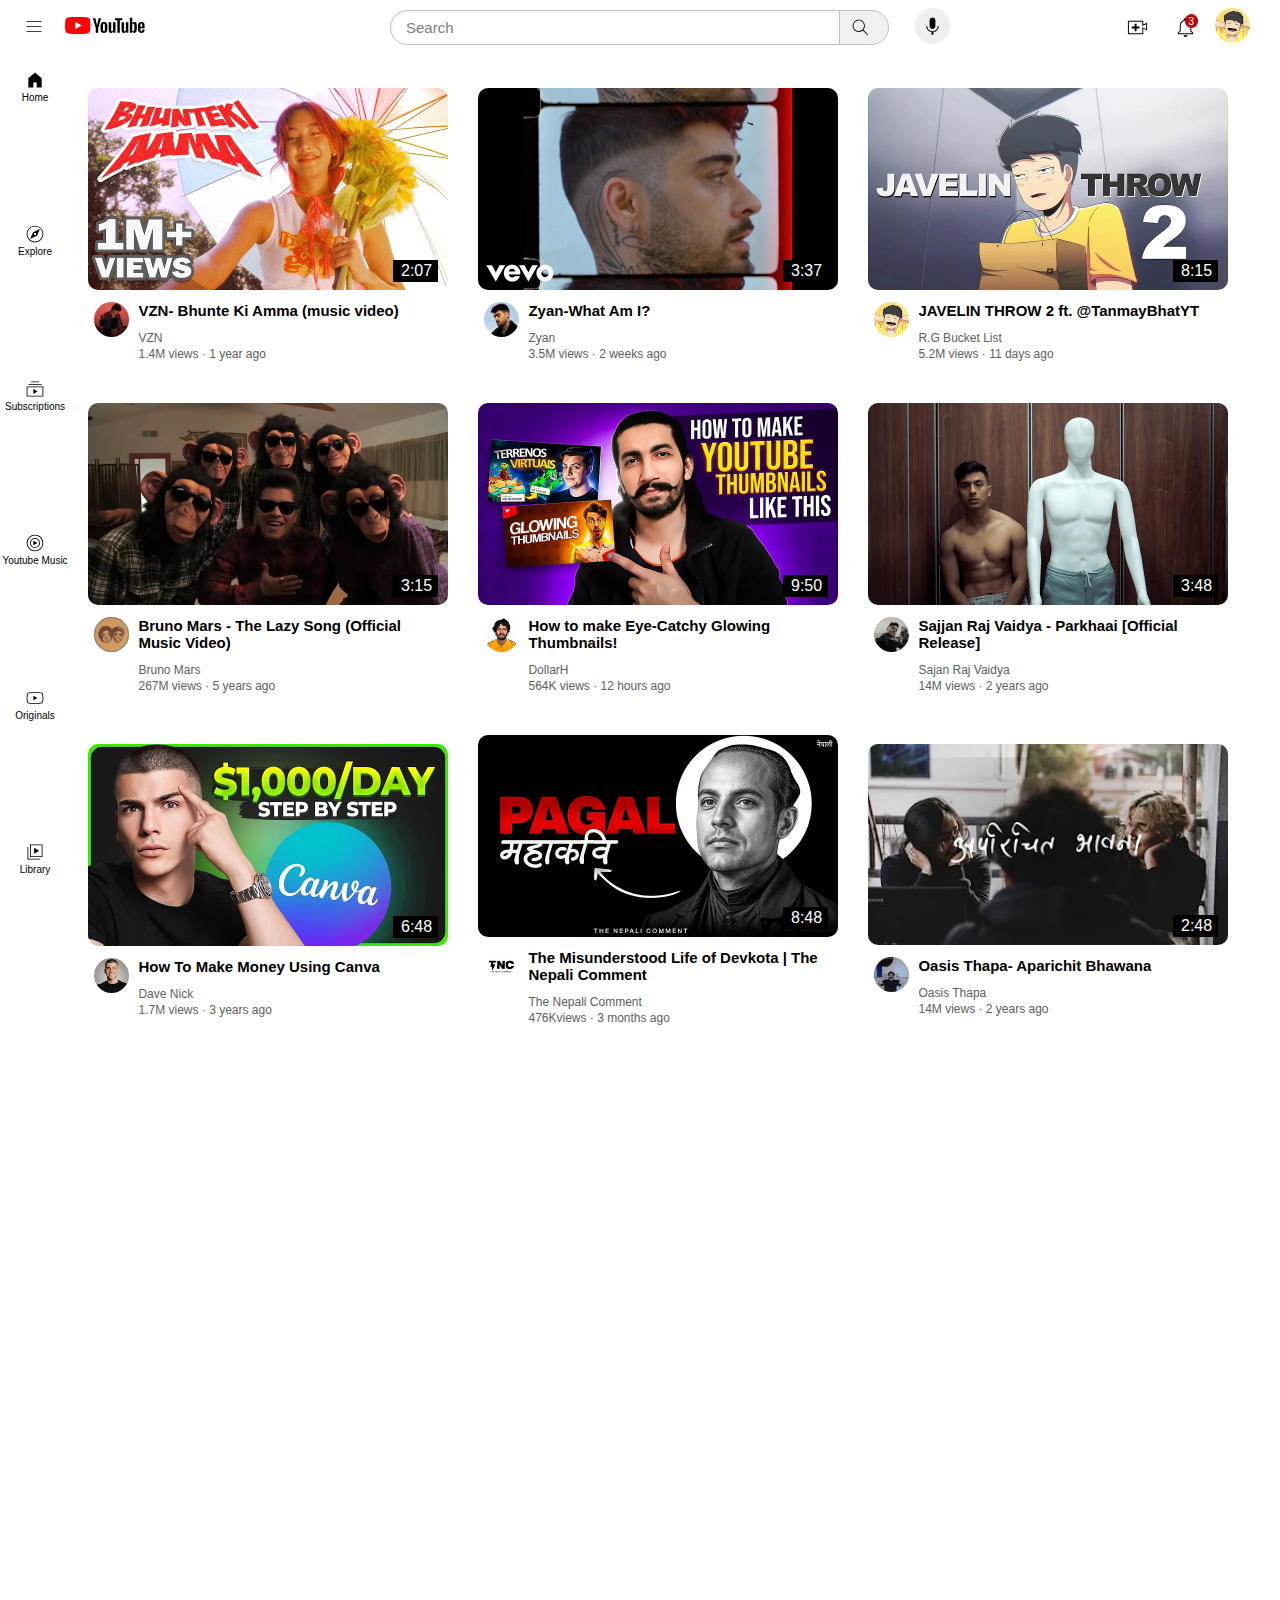
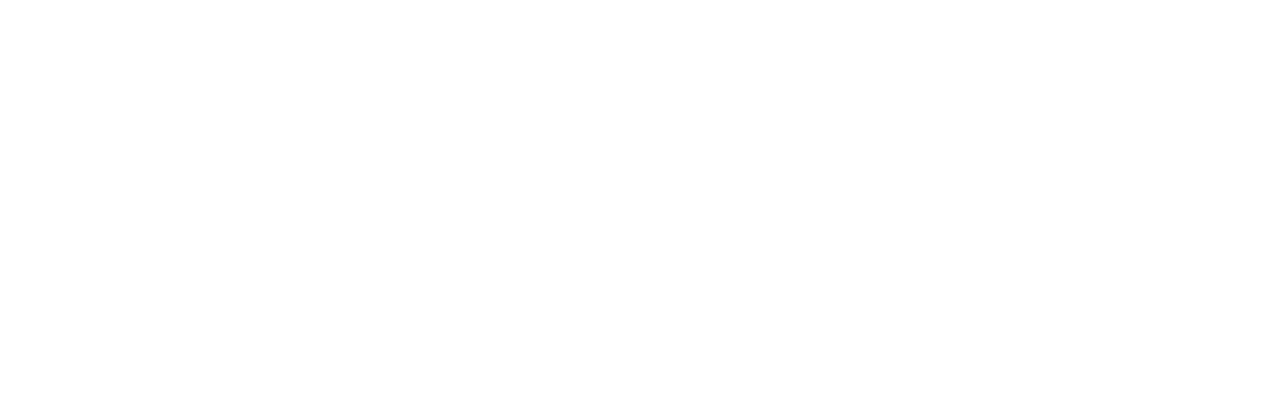
==== index.html @ 4fa98a08 "Update and rename Youtube.html to index.html" ====
<!DOCTYPE html>
<html>
    <head>
        <title>Youtube</title>
        <link rel="stylesheet" href="header01.css">
        <link rel="stylesheet" href="sidebar01.css">
        <link rel="stylesheet" href="body01.css">
     </head>
     <body style="height:2000px; font-family: Arial, Helvetica, sans-serif;">
        <div class="header">
            <div class="left-section">
                <div class="Hamburger"><img class="Hamburger_icon"  src="Icons/hamburger-menu.svg"></div>
                <div class="Youtube"><img class="youtube-logo" src="Icons/youtube-logo.svg"></div>
            </div>

            <div class="middle-section">
                <input class="search_bar" type="search" placeholder="Search">
                <div class="search_icon"><button class="search_button"><svg xmlns="http://www.w3.org/2000/svg" viewBox="0 0 24 24" preserveAspectRatio="xMidYMid meet" focusable="false" class="style-scope yt-icon" style="pointer-events: none; display: block; width: 100%; height: 100%;"><g class="style-scope yt-icon"><path d="M20.87,20.17l-5.59-5.59C16.35,13.35,17,11.75,17,10c0-3.87-3.13-7-7-7s-7,3.13-7,7s3.13,7,7,7c1.75,0,3.35-0.65,4.58-1.71 l5.59,5.59L20.87,20.17z M10,16c-3.31,0-6-2.69-6-6s2.69-6,6-6s6,2.69,6,6S13.31,16,10,16z" class="style-scope yt-icon"></path></g></svg></button></div>
                <div class="voice_search"><button class="voice_search_button" ><svg xmlns="http://www.w3.org/2000/svg" viewBox="0 0 24 24" preserveAspectRatio="xMidYMid meet" focusable="false" class="style-scope yt-icon" style="pointer-events: none; display: block; width: 100%; height: 100%;"><g class="style-scope yt-icon"><path d="M12 3C10.34 3 9 4.37 9 6.07V11.93C9 13.63 10.34 15 12 15C13.66 15 15 13.63 15 11.93V6.07C15 4.37 13.66 3 12 3ZM18.5 12H17.5C17.5 15.03 15.03 17.5 12 17.5C8.97 17.5 6.5 15.03 6.5 12H5.5C5.5 15.24 7.89 17.93 11 18.41V21H13V18.41C16.11 17.93 18.5 15.24 18.5 12Z" class="style-scope yt-icon"></path></g></svg></div>
            </div>


            <div class="right-section">
                <div class="create"><img src="Icons/upload.svg"></div>
                <div class="notifications_icon"><img src="Icons/notifications.svg">
                    <div class="notifications">3</div>
                </div>
                <div class="account"><img  class="account_pic" src="channels/rg.jpg"></div>
            </div>
        </div>




        <div class="sidebar">
            <div class="sidelink"><img src="Icons/home.svg">
                    <div>Home</div>
            </div>
            <div class="sidelink"><img src="Icons/explore.svg">
                <div>Explore</div>
            </div>
            <div class="sidelink"><img src="Icons/subscriptions.svg">
                <div>Subscriptions</div>
            </div>
            <div class="sidelink"><img src="Icons/youtube-music.svg">
                <div> Youtube Music</div>
            </div>
            <div class="sidelink"><img src="Icons/originals.svg">
                <div>Originals</div>
            </div>
            <div class="sidelink"><img src="Icons/library.svg">
                <div>Library</div>
            </div>
        </div>



       

        <div class="first_row">
            <div class="video-preview " style="font-family: Arial, Helvetica, sans-serif;">
                <div class="thumbnail-row">
                    <a href="https://www.youtube.com/watch?v=OjhaGsa0WiA" target=" _blank"><img class="thumbnail" src="thumbnails/vzn.webp"></a>
                    <div class="timelapse">
                        2:07
                    </div>
                </div>
                <div>
                  <div class="channel-picture">
                    <img class="profile-picture" src="channels/vzn..jpg">
                  </div>
                  <div class="video-info">
                    <p class="video-title">
                        VZN- Bhunte Ki Amma (music video)
                    </p>
                    <p class="video-author">
                        VZN
                    </p>
                    <p class="video-stats">
                        1.4M views
                         &#183; 1 year ago
                    </p>
                  </div>
                </div>
            </div>


            <div class="video-preview">
                <div class="thumbnail-row">
                    <a href="https://www.youtube.com/watch?v=7qa6R-qCZWQ"><img class="thumbnail" src="thumbnails/thumbnail01.webp"></a>
                    <div class="timelapse">
                        3:37
                    </div>
                </div>
                <div>
                  <div class="channel-picture">
                    <img class="profile-picture" src="channels/channels4_profile.jpg">
                  </div>
                  <div class="video-info">
                    <p class="video-title">
                        Zyan-What Am I?
                    </p>
                    <p class="video-author">
                        Zyan 
                    </p>
                    <p class="video-stats">
                        3.5M views
                         &#183;  2 weeks ago
                    </p>
                  </div>
                </div>
            </div>


            <div class="video-preview">
                <div class="thumbnail-row">
                    <a href="https://www.youtube.com/watch?v=0CKMoDDIFFk"><img class="thumbnail" src="thumbnails/rg.webp"></a>
                    <div class="timelapse">
                        8:15
                    </div>
                </div>
                <div>
                  <div class="channel-picture">
                    <img class="profile-picture" src="channels/rg.jpg">
                  </div>
                  <div class="video-info">
                    <p class="video-title">
                        JAVELIN THROW 2 ft. @TanmayBhatYT
                    </p>
                    <p class="video-author">
                        R.G Bucket List
                    </p>
                    <p class="video-stats">
                        5.2M views
                         &#183; 11 days ago
                    </p>
                  </div>
                </div>
            </div>



            <div class="video-preview">
                <div class="thumbnail-row">
                    <a href="https://www.youtube.com/watch?v=fLexgOxsZu0"><img class="thumbnail" src="thumbnails/bruno.webp"></a>
                    <div class="timelapse">
                        3:15
                    </div>
                </div>
                <div>
                  <div class="channel-picture">
                    <img class="profile-picture" src="channels/bruno.jpg">
                  </div>
                  <div class="video-info">
                    <p class="video-title">
                        Bruno Mars - The Lazy Song (Official Music Video)
                    </p>
                    <p class="video-author">
                        Bruno Mars
                    </p>
                    <p class="video-stats">
                        267M views
                         &#183; 5 years ago
                    </p>
                  </div>
                </div>
            </div>




            <div class="video-preview">
                <div class="thumbnail-row">
                    <a href="https://www.youtube.com/watch?v=fLexgOxsZu0"><img class="thumbnail" src="thumbnails/hq720.webp"></a>
                    <div class="timelapse">
                        9:50
                    </div>
                </div>
                <div>
                  <div class="channel-picture">
                    <img class="profile-picture" src="channels/graphic.jpg">
                  </div>
                  <div class="video-info">
                    <p class="video-title">
                        How to make Eye-Catchy Glowing Thumbnails!
                    </p>
                    <p class="video-author">
                        DollarH
                    </p>
                    <p class="video-stats">
                        564K views
                         &#183; 12 hours ago
                    </p>
                  </div>
                </div>
            </div>




            <div class="video-preview">
                <div class="thumbnail-row">
                    <a href="https://www.youtube.com/watch?v=Y3bDy6FTgMY"><img class="thumbnail" src="thumbnails/sajan.webp"></a>
                    <div class="timelapse">
                        3:48
                    </div>
                </div>
                <div>
                  <div class="channel-picture">
                    <img class="profile-picture" src="channels/sajan.jpg">
                  </div>
                  <div class="video-info">
                    <p class="video-title">
                        Sajjan Raj Vaidya - Parkhaai [Official Release]
                    </p>
                    <p class="video-author">
                       Sajan Raj Vaidya
                    </p>
                    <p class="video-stats">
                        14M views
                         &#183; 2 years ago
                    </p>
                  </div>
                </div>
            </div>


            <div class="video-preview">
                <div class="thumbnail-row">
                    <a href="https://www.youtube.com/watch?v=RtLtMrqVbbM"><img class="thumbnail" src="thumbnails/canva.webp"></a>
                    <div class="timelapse">
                        6:48
                    </div>
                </div>
                <div>
                  <div class="channel-picture">
                    <img class="profile-picture" src="channels/canca.jpg">
                  </div>
                  <div class="video-info">
                    <p class="video-title">
                        How To Make Money Using Canva
                        
                    </p>
                    <p class="video-author">
                       Dave Nick
                    </p>
                    <p class="video-stats">
                        1.7M views
                         &#183; 3 years ago
                    </p>
                  </div>
                </div>
            </div>


            <div class="video-preview">
                <div class="thumbnail-row">
                    <a href="https://www.youtube.com/watch?v=lXns33vl6u4"><img class="thumbnail" src="thumbnails/poet.webp"></a>
                    <div class="timelapse">
                        8:48
                    </div>
                </div>
                <div>
                  <div class="channel-picture">
                    <img class="profile-picture" src="channels/poet.jpg">
                  </div>
                  <div class="video-info">
                    <p class="video-title">
                        The Misunderstood Life of Devkota | The Nepali Comment

                    </p>
                    <p class="video-author">
                       The Nepali Comment
                    </p>
                    <p class="video-stats">
                        476Kviews
                         &#183; 3 months ago
                    </p>
                  </div>
                </div>
            </div>


            <div class="video-preview">
                <div class="thumbnail-row">
                    <a  style="display: inline-block;" href="https://www.youtube.com/watch?v=-Yx7akG0lFo"><img class="thumbnail" src="thumbnails/oasis.webp"></a>
                    <div class="timelapse">
                        2:48
                    </div>
                </div>
                <div>
                  <div class="channel-picture">
                    <img class="profile-picture" src="channels/oasis.jpg">
                  </div>
                  <div class="video-info">
                    <p class="video-title">
                        Oasis Thapa- Aparichit Bhawana 
                    </p>
                    <p class="video-author">
                       Oasis Thapa
                    </p>
                    <p class="video-stats">
                        14M views
                         &#183; 2 years ago
                    </p>
                  </div>
                </div>
            </div>




























            
        </div>
       
       
     </body>
</html>
---- header01.css ----
.header{
    display: flex;
    justify-content: space-between;
    background-color:rgb(255, 255, 255);
    position: fixed;
    z-index: 100;
    top: 0px;
    left: 0px;
    right: 0px;
    height: 55px;
   
}
.left-section  {
    display: flex;
   align-items: center;
    align-items: center;
    width: 200px;
   
    padding-left: 20px;
    cursor: pointer;
}
.Hamburger_icon{
    width: 20px;
    

}


.Hamburger{
    width: 20px;
    padding-top: 4px;
    padding-bottom:1px ;
    padding-right:4px ;
    padding-left: 4px;
    margin-right: 17px;
    border-radius: 100px;

  
}
.Hamburger:hover{
    background-color: rgb(198, 198, 198);
}

.youtube-logo{
    width: 80px;
}




.middle-section{
    display: flex;
    align-items: center;
    
    flex: 1;
    max-width: 560px;
}


.search_bar{
    flex: 1;
    width: 0;
    padding: 15px;
    height: 35px;
    border-top-left-radius:100px;
    border-bottom-left-radius: 100px ;
    font-size: 15px;
    font-family: Arial, Helvetica, sans-serif;
    
    box-shadow: inset 1px 2px 3px rgba(0, 0, 0, 0.05);

    border: 1px solid rgb(192, 192, 192);
}
.search_bar::placeholder{
    font-family: Arial, Helvetica, sans-serif;
    color: grey;
}


.search_button{
        max-width: 50px;
       height: 35px;
        margin-right: 26px;
        padding-right: 17px;
        padding-top: 5px;
        padding-bottom: 5px;
        padding-left: 10px;
        border-width: 0.5px;
        border-color:black;
        margin-left: -1.5px;
        border-top-right-radius: 20px;
        border-bottom-right-radius: 20px;
        cursor: pointer; 

        background-color: rgb(240, 240, 240);
        border-width: 1px;
        border-style: solid;
        border-color: rgb(192, 192, 192);
       
}
.voice_search_button{
    width: 35px;
    height: 36px;
    border-radius: 30px;
    border: none;
    cursor: pointer;
}
.voice_search_button:hover{
    background-color: rgb(198, 198, 198);
}








.right-section{
    justify-content: space-between;
    display: flex;
   
    width: 130px;
    align-items: center;
    padding-right: 30px;
    
}
.create{
    width: 23px;
    cursor: pointer;
    padding-top: 6px;
    padding-bottom:3px;
    padding-right:6px ;
    padding-left:6px ;
    border-radius: 100px;
}
.create:hover{
    background-color: #dbdbdb;
   
}

.notifications_icon{
    width: 23px;
    position: relative;
    cursor: pointer;
    padding-top: 6px;
    padding-bottom:3px;
    padding-right:6px ;
    padding-left:6px ;
    border-radius: 100px;
}
.notifications_icon:hover{
    background-color: #dbdbdb;
}
.notifications{
    position: absolute;
    background-color: rgb(192, 7, 7);
    color: white;
    font-size: 10px;
    font-family: Arial, Helvetica, sans-serif;
    padding-top: 2px;
    padding-bottom: 2px;
    padding-right: 4px;
    padding-left: 4px;
    top: 4px;
    left: 17px;
    height: 10px;
    width: 5px;
    border-radius: 10px;

}
.account_pic{
    width: 35px;
    border-radius: 25px;
    cursor: pointer;

}
---- sidebar01.css ----
.sidebar{
    display: flex;
    flex-direction: column;
    justify-content: space-between;
    position: fixed;
    z-index: 200;
    top:55px;
    left: 0px;
    bottom: 0px;
    background-color: white;
    width:70px;
    align-items: center;
    padding-top: 10px;
    padding-bottom: 20px;
   
}
.sidebar img{
    height:20px;
    width: 50px;
}
.sidelink{
    display: flex;
    flex-direction: column;
    align-items: center;
    justify-content: center;
    padding-top: 5px;
    padding-bottom:5px ;
    padding-right:3px ;
    padding-left: 3px;
    border-radius: 5px;
}
.sidelink div{
    margin-top: 2px;
    font-family: Arial, Helvetica, sans-serif;
    font-size: 10px;
    white-space: nowrap;
}


.sidebar div:hover{
    background-color: rgb(220, 220, 220);
    cursor: pointer;
   
}
---- body01.css ----
.first_row{
  display: grid;
   column-gap: 30px;
   row-gap: 30px;
   align-items: center;
   grid-template-columns: 360px 360px 360px;
  font-family: Arial, Helvetica, sans-serif;
  padding-top: 80px;
  padding-left: 80px;
  display: grid;
 
}

.thumbnail{
  width: 360px;
  
}

.video-preview{
  cursor: pointer;
  border-radius: 10px;
}
.video-preview:hover{
  background-color: rgba(173, 173, 173, 0.947);
}



.thumbnail{
  width:360px;
  margin-bottom: 8px;
  border-radius: 10px;
  
}
.thumbnail-row{
  position: relative;
}
.timelapse{
  background-color: black;
  color: white;
  position: absolute;
  padding: 2px 2px 2px 8px;
  width: 35px;
  bottom: 20px;
  right :10px;

}
.a{
  display: inline;
}

.channel-picture{
  vertical-align: top;
  margin-left: 6px;
}

.channel-picture,.video-info{
  display: inline-block;
}
.profile-picture{
  width: 35px;
  border-radius: 35px;
  margin-bottom: 5px;
  margin-right: 5px;
}
.video-title{
  font-family: arial;
  align-items: center;
  font-size: 15px;
  font-weight: 600;
  width: 300px;
  margin-top: 0px;
  margin-bottom: 3px;

}
.video-author{
  margin-bottom: 2px;
}
.video-stats{
  margin-top: 0px;
}
.video-author,.video-stats{
  color: rgb(96,96,96);
  font-size: 12px;

}
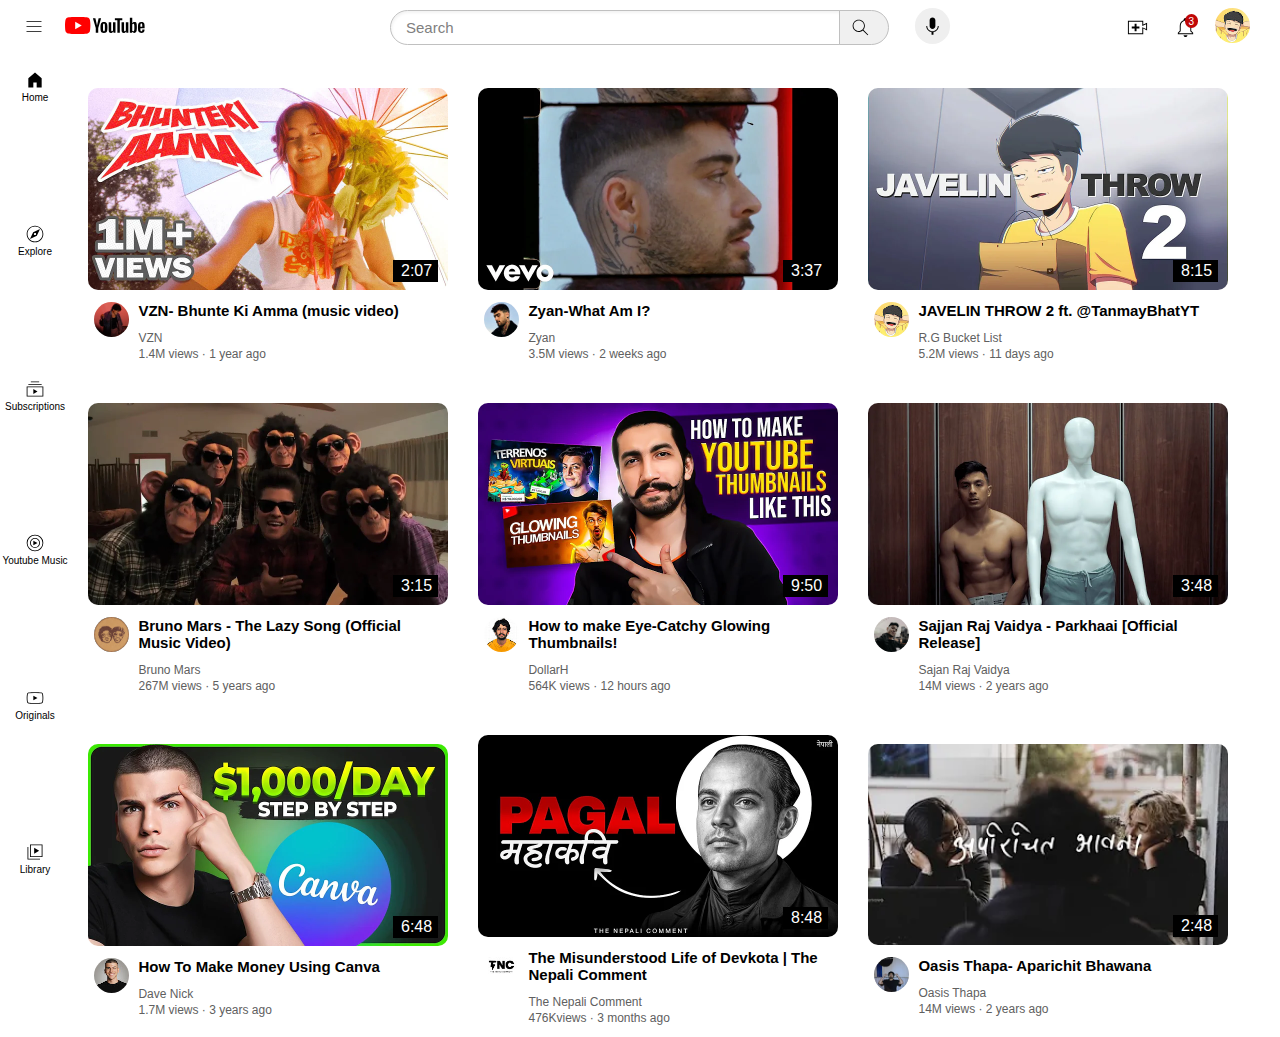
==== commit 08e3e09b: "Update index.html" ====
--- a/index.html
+++ b/index.html
@@ -6,7 +6,7 @@
         <link rel="stylesheet" href="sidebar01.css">
         <link rel="stylesheet" href="body01.css">
      </head>
-     <body style="height:2000px; font-family: Arial, Helvetica, sans-serif;">
+     <body style="height:1000px; font-family: Arial, Helvetica, sans-serif;">
         <div class="header">
             <div class="left-section">
                 <div class="Hamburger"><img class="Hamburger_icon"  src="Icons/hamburger-menu.svg"></div>
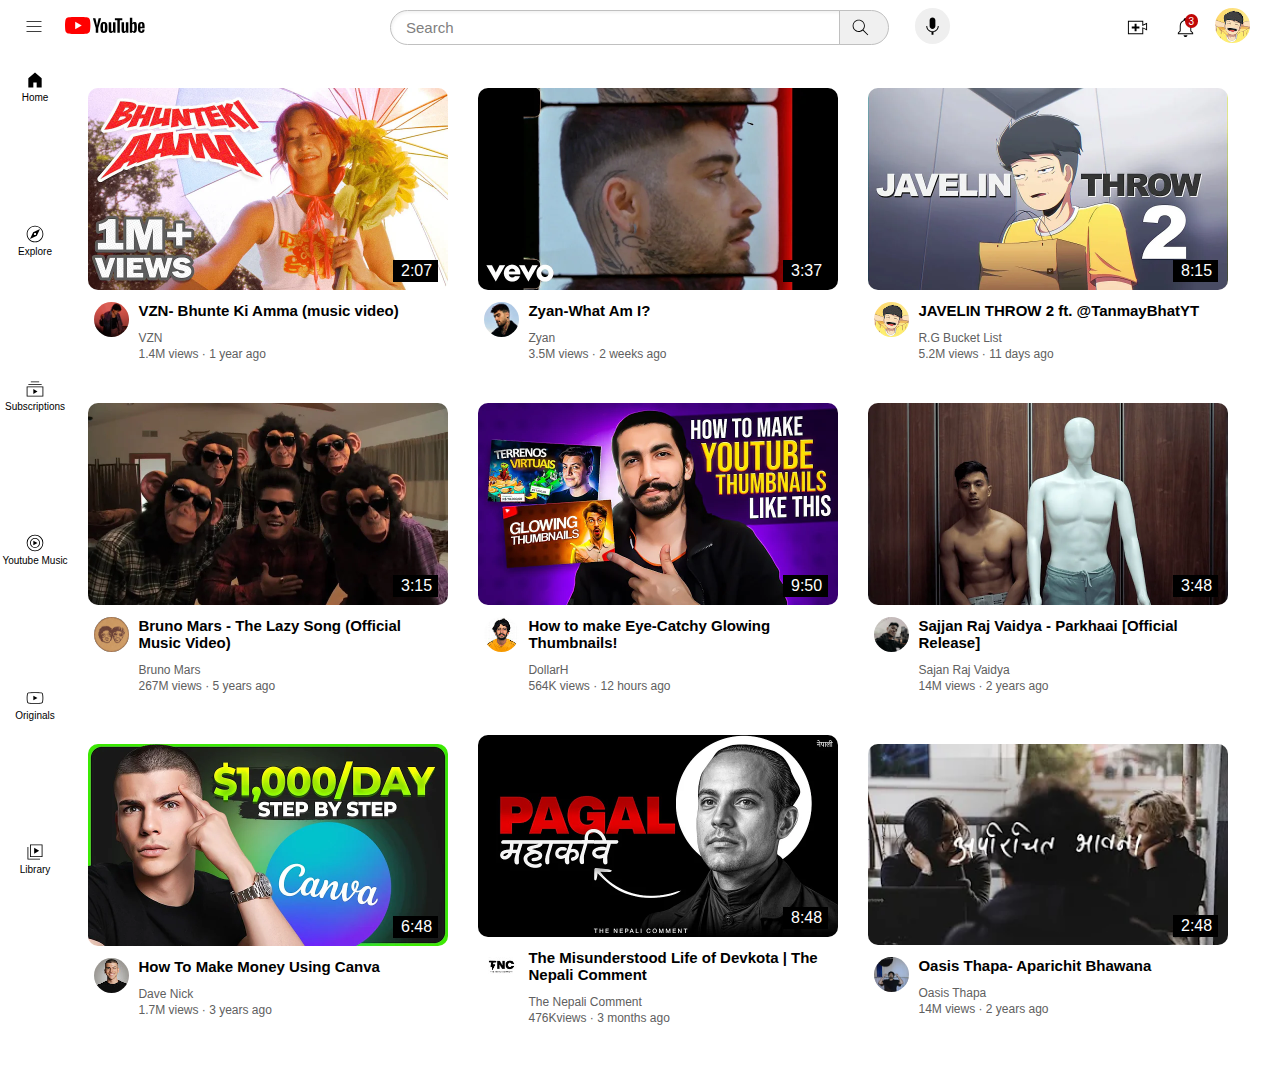
==== commit 651c16a1: "Update index.html" ====
--- a/index.html
+++ b/index.html
@@ -6,7 +6,7 @@
         <link rel="stylesheet" href="sidebar01.css">
         <link rel="stylesheet" href="body01.css">
      </head>
-     <body style="height:1000px; font-family: Arial, Helvetica, sans-serif;">
+     <body style="height:1050px; font-family: Arial, Helvetica, sans-serif;">
         <div class="header">
             <div class="left-section">
                 <div class="Hamburger"><img class="Hamburger_icon"  src="Icons/hamburger-menu.svg"></div>
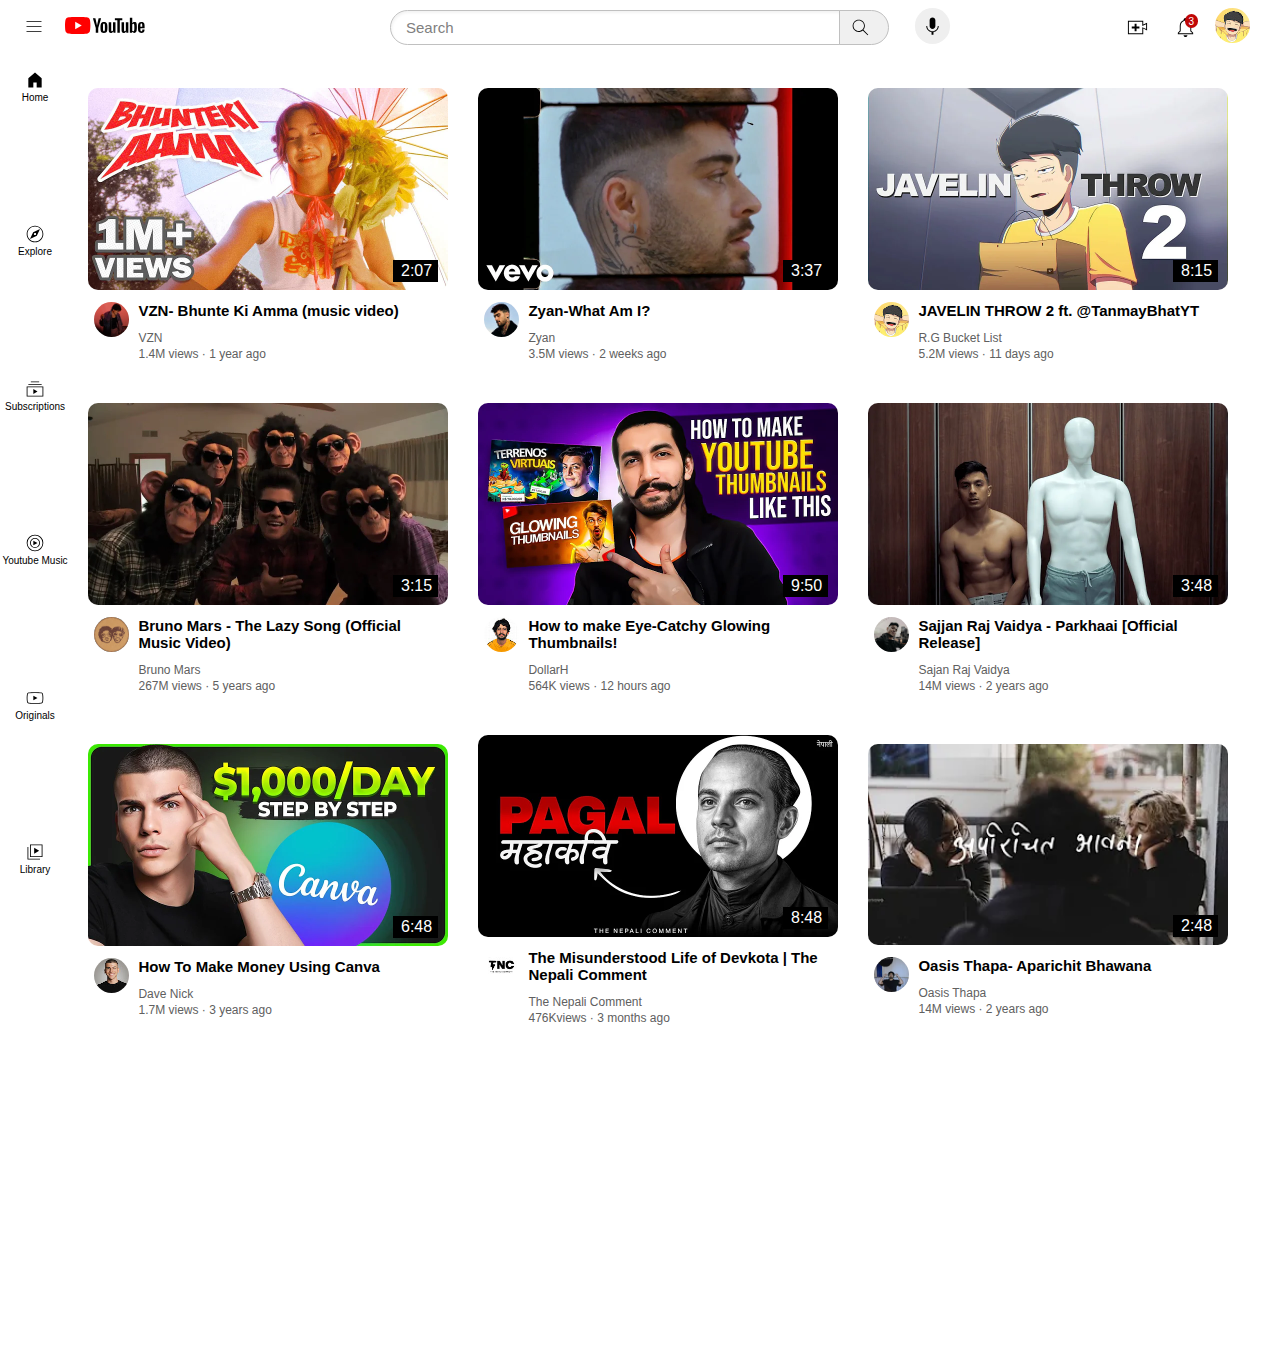
==== commit e40df55e: "Update index.html" ====
--- a/index.html
+++ b/index.html
@@ -6,7 +6,7 @@
         <link rel="stylesheet" href="sidebar01.css">
         <link rel="stylesheet" href="body01.css">
      </head>
-     <body style="height:1050px; font-family: Arial, Helvetica, sans-serif;">
+     <body style="height:1350px; font-family: Arial, Helvetica, sans-serif;">
         <div class="header">
             <div class="left-section">
                 <div class="Hamburger"><img class="Hamburger_icon"  src="Icons/hamburger-menu.svg"></div>
